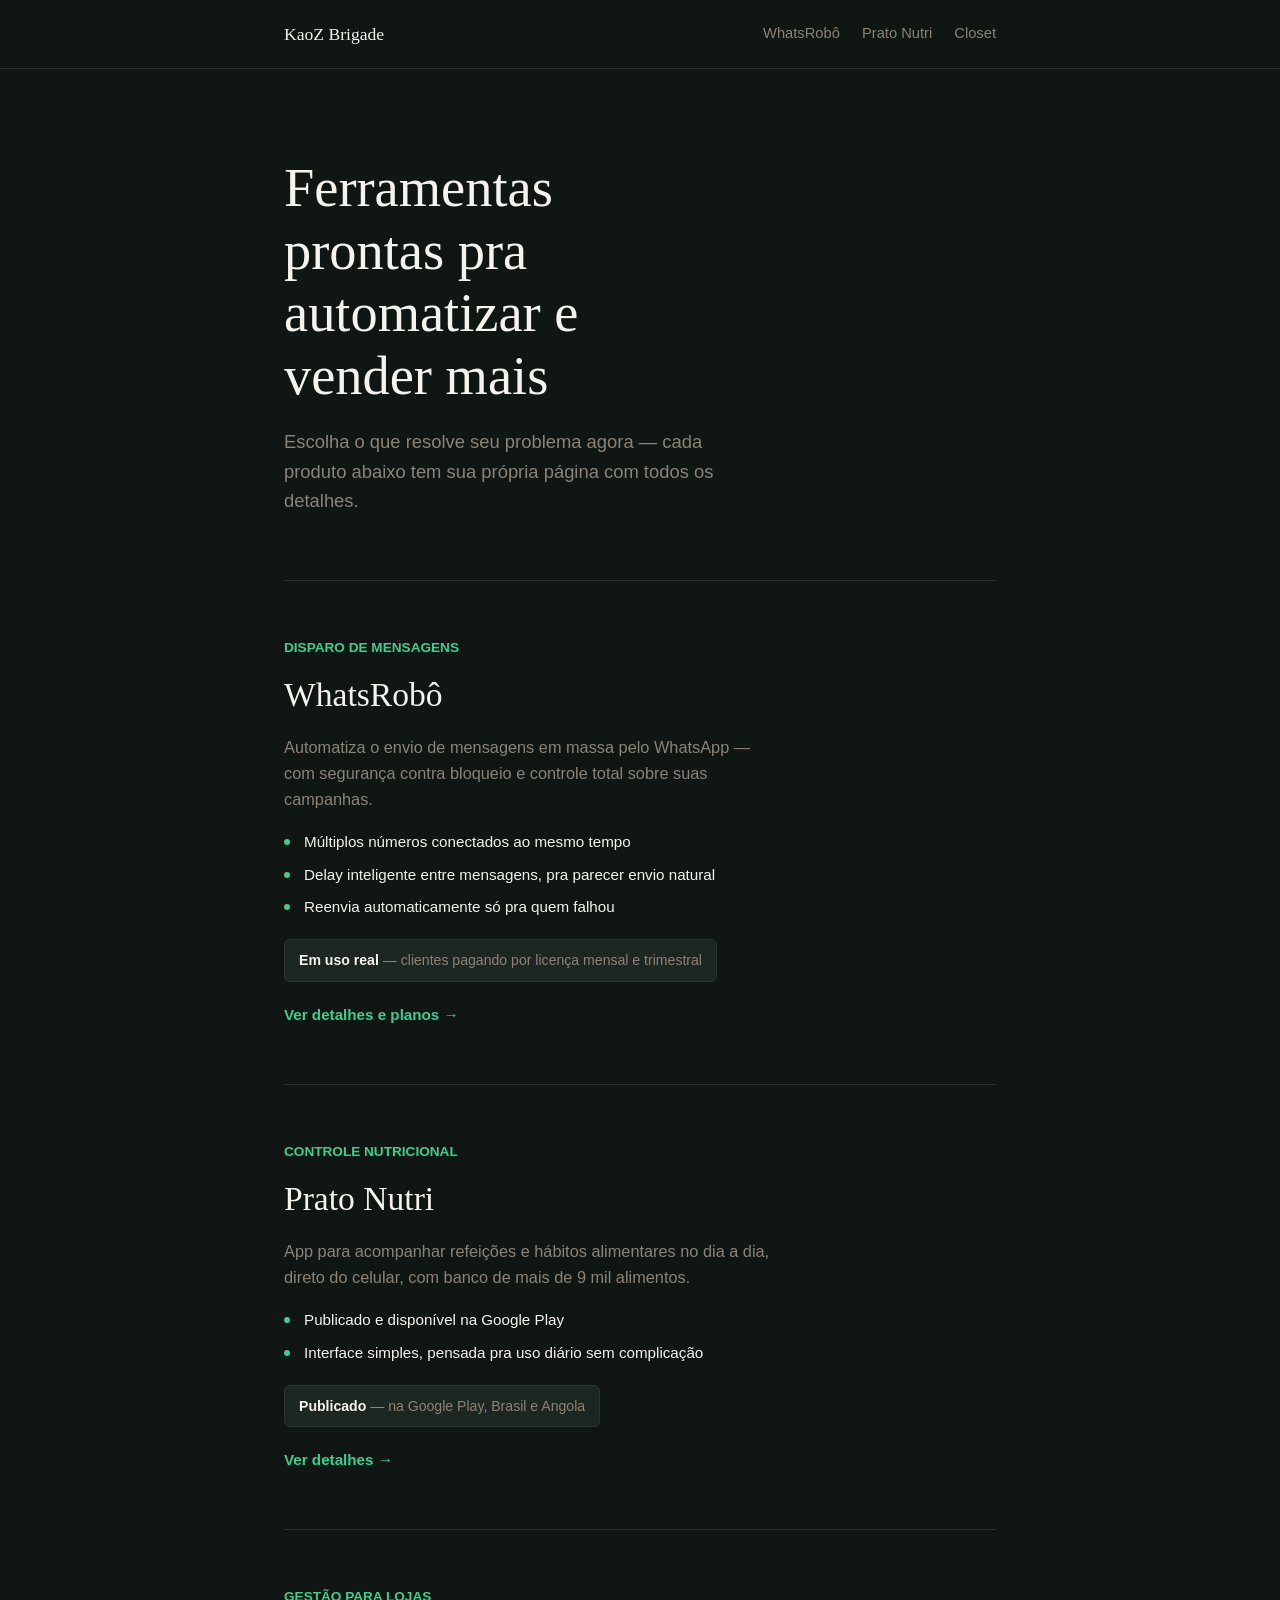
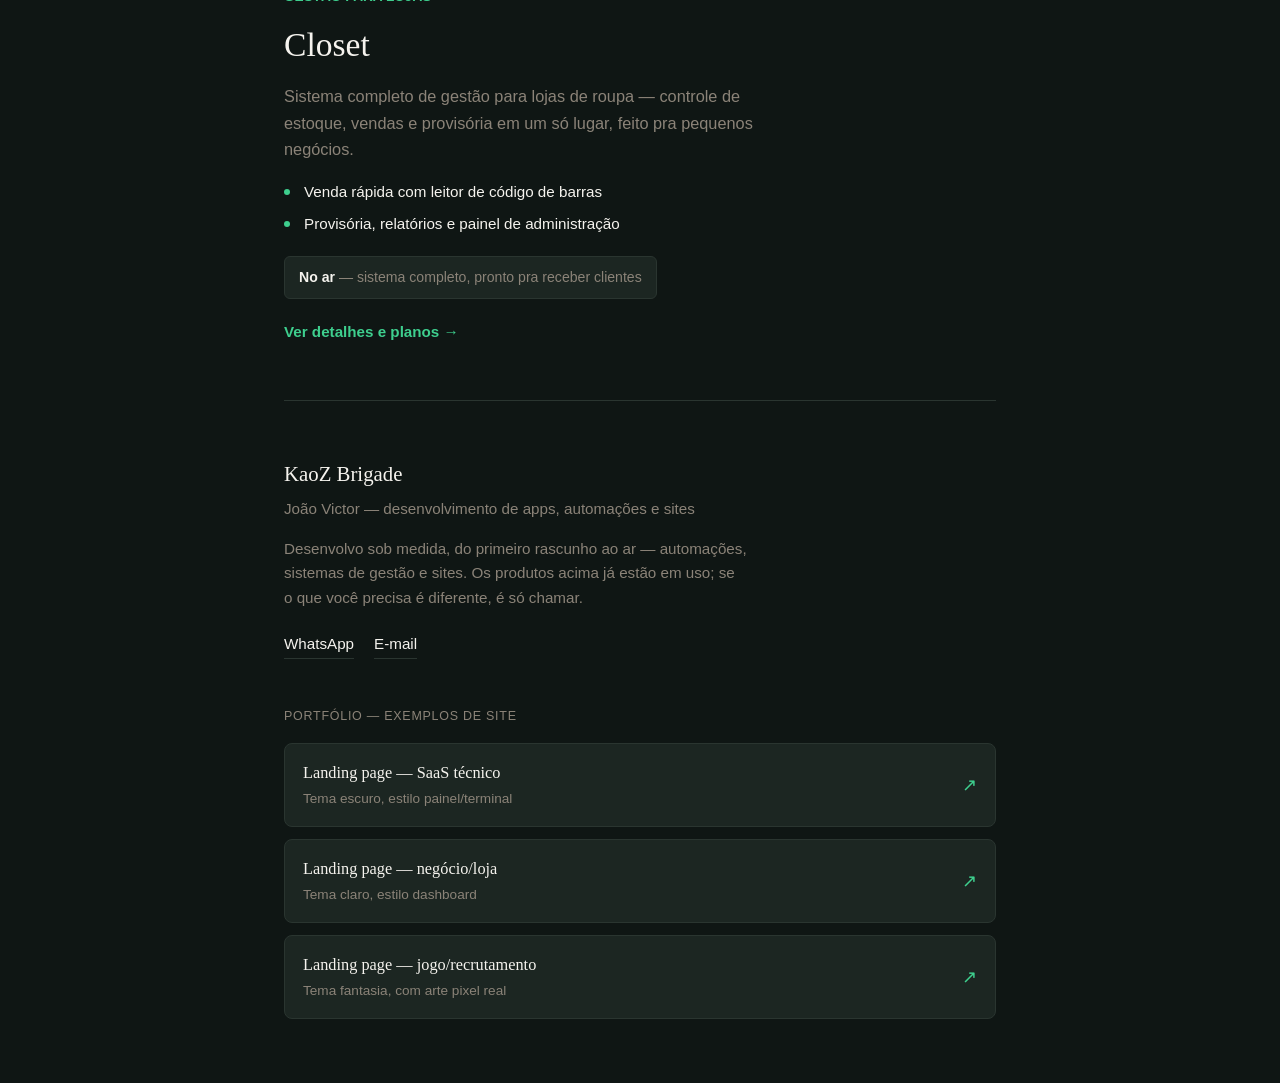
==== index.html @ 85135710 "Reestrutura em site multi-página: hub + página própria por produto + portfólio no rodapé" ====
<!DOCTYPE html>
<html lang="pt-BR">
<head>
<meta charset="UTF-8">
<meta name="viewport" content="width=device-width, initial-scale=1.0">
<title>Ferramentas prontas pra automatizar e vender mais</title>
<meta name="description" content="WhatsRobô, Prato Nutri e Closet — apps e automações da KaoZ Brigade prontos pra resolver seu problema agora.">
<meta name="referrer" content="strict-origin-when-cross-origin">
<meta http-equiv="Content-Security-Policy" content="default-src 'none'; style-src 'self' 'unsafe-inline' https://fonts.googleapis.com; font-src https://fonts.gstatic.com; img-src 'self' data:; base-uri 'none'; form-action 'none'; upgrade-insecure-requests">
<meta property="og:type" content="website">
<meta property="og:title" content="Ferramentas prontas pra automatizar e vender mais">
<meta property="og:description" content="WhatsRobô, Prato Nutri e Closet — apps e automações da KaoZ Brigade prontos pra resolver seu problema agora.">
<link rel="icon" href="data:image/svg+xml,%3Csvg xmlns='http://www.w3.org/2000/svg' viewBox='0 0 32 32'%3E%3Crect width='32' height='32' rx='7' fill='%230F1614'/%3E%3Ccircle cx='16' cy='16' r='7' fill='%233ECF8E'/%3E%3C/svg%3E">
<link rel="preconnect" href="https://fonts.googleapis.com">
<link rel="preconnect" href="https://fonts.gstatic.com" crossorigin>
<link href="https://fonts.googleapis.com/css2?family=Fraunces:opsz,wght@9..144,400;9..144,500;9..144,600&family=Public+Sans:wght@400;500;600;700&display=swap" rel="stylesheet">
<style>
  :root {
    --bg: #0F1614;
    --bg-alt: #1C2622;
    --fg: #F5F3EE;
    --fg-muted: #8B8378;
    --accent: #3ECF8E;
    --border: #2A3530;
  }
  * { box-sizing: border-box; margin: 0; padding: 0; }
  body { background: var(--bg); color: var(--fg); font-family: 'Public Sans', sans-serif; line-height: 1.6; -webkit-font-smoothing: antialiased; }
  .wrap { max-width: 760px; margin: 0 auto; padding: 0 24px; }
  a { color: inherit; }

  /* NAV */
  nav.top { border-bottom: 1px solid var(--border); }
  nav.top .wrap { display: flex; align-items: center; justify-content: space-between; padding: 20px 24px; max-width: 760px; }
  .wordmark { font-family: 'Fraunces', serif; font-weight: 500; font-size: 1.1rem; text-decoration: none; }
  .navlinks { display: flex; gap: 22px; font-size: 0.92rem; color: var(--fg-muted); }
  .navlinks a { text-decoration: none; }
  .navlinks a:hover { color: var(--accent); }
  @media (max-width: 560px) { .navlinks { gap: 14px; font-size: 0.85rem; } }

  /* HERO */
  .hero { padding: 88px 0 64px; border-bottom: 1px solid var(--border); }
  .hero h1 { font-family: 'Fraunces', serif; font-weight: 500; font-size: clamp(2.2rem, 5vw, 3.4rem); line-height: 1.15; max-width: 14ch; }
  .hero p { margin-top: 20px; font-size: 1.15rem; color: var(--fg-muted); max-width: 42ch; }

  /* PRODUCT SUMMARY CARDS */
  .product { padding: 56px 0; border-bottom: 1px solid var(--border); }
  .product-tag { font-size: 0.85rem; color: var(--accent); font-weight: 600; margin-bottom: 10px; }
  .product h2 { font-family: 'Fraunces', serif; font-weight: 500; font-size: clamp(1.6rem, 3.5vw, 2.1rem); margin-bottom: 12px; }
  .product p.lede { color: var(--fg-muted); font-size: 1.02rem; max-width: 54ch; margin-bottom: 18px; }
  .features { list-style: none; margin-bottom: 20px; display: grid; gap: 8px; }
  .features li { padding-left: 20px; position: relative; font-size: 0.95rem; }
  .features li::before { content: ""; position: absolute; left: 0; top: 9px; width: 6px; height: 6px; background: var(--accent); border-radius: 50%; }
  .proof { display: inline-block; background: var(--bg-alt); border: 1px solid var(--border); border-radius: 6px; padding: 9px 14px; font-size: 0.88rem; color: var(--fg-muted); margin-bottom: 20px; }
  .proof strong { color: var(--fg); font-weight: 600; }
  .more-link { display: inline-flex; align-items: center; gap: 6px; color: var(--accent); text-decoration: none; font-weight: 600; font-size: 0.95rem; }
  .more-link:hover { gap: 10px; }

  /* FOOTER */
  footer { padding: 56px 0 64px; }
  .bio { max-width: 52ch; }
  footer .name { font-family: 'Fraunces', serif; font-size: 1.3rem; margin-bottom: 6px; }
  footer .role { color: var(--fg-muted); font-size: 0.95rem; margin-bottom: 16px; }
  .bio p { color: var(--fg-muted); font-size: 0.95rem; margin-bottom: 22px; }
  .contact-links { display: flex; gap: 20px; flex-wrap: wrap; margin-bottom: 48px; }
  .contact-links a { text-decoration: none; font-size: 0.95rem; border-bottom: 1px solid var(--border); padding-bottom: 2px; }
  .contact-links a:hover { border-color: var(--accent); color: var(--accent); }

  .portfolio-head { font-size: 0.78rem; letter-spacing: .06em; text-transform: uppercase; color: var(--fg-muted); margin-bottom: 16px; }
  .portfolio-grid { display: grid; gap: 12px; }
  .portfolio-item {
    display: flex; justify-content: space-between; align-items: center; gap: 16px;
    background: var(--bg-alt); border: 1px solid var(--border); border-radius: 8px;
    padding: 16px 18px; text-decoration: none;
  }
  .portfolio-item:hover { border-color: var(--accent); }
  .portfolio-item .t { font-family: 'Fraunces', serif; font-size: 1.02rem; color: var(--fg); }
  .portfolio-item .d { font-size: 0.85rem; color: var(--fg-muted); margin-top: 2px; }
  .portfolio-item .arrow { color: var(--accent); font-size: 1.1rem; flex-shrink: 0; }

  @media (max-width: 600px) {
    .hero { padding: 56px 0 40px; }
    .product { padding: 40px 0; }
    .portfolio-item { flex-direction: column; align-items: flex-start; gap: 6px; }
  }
</style>
</head>
<body>

<nav class="top">
  <div class="wrap">
    <a class="wordmark" href="/">KaoZ Brigade</a>
    <div class="navlinks">
      <a href="/whatsrobo/">WhatsRobô</a>
      <a href="/prato-nutri/">Prato Nutri</a>
      <a href="/closet/">Closet</a>
    </div>
  </div>
</nav>

<div class="wrap">

  <section class="hero">
    <h1>Ferramentas prontas pra automatizar e vender mais</h1>
    <p>Escolha o que resolve seu problema agora — cada produto abaixo tem sua própria página com todos os detalhes.</p>
  </section>

  <section class="product" id="whatsrobo">
    <div class="product-tag">DISPARO DE MENSAGENS</div>
    <h2>WhatsRobô</h2>
    <p class="lede">Automatiza o envio de mensagens em massa pelo WhatsApp — com segurança contra bloqueio e controle total sobre suas campanhas.</p>
    <ul class="features">
      <li>Múltiplos números conectados ao mesmo tempo</li>
      <li>Delay inteligente entre mensagens, pra parecer envio natural</li>
      <li>Reenvia automaticamente só pra quem falhou</li>
    </ul>
    <div class="proof"><strong>Em uso real</strong> — clientes pagando por licença mensal e trimestral</div>
    <br>
    <a href="/whatsrobo/" class="more-link">Ver detalhes e planos →</a>
  </section>

  <section class="product" id="prato-nutri">
    <div class="product-tag">CONTROLE NUTRICIONAL</div>
    <h2>Prato Nutri</h2>
    <p class="lede">App para acompanhar refeições e hábitos alimentares no dia a dia, direto do celular, com banco de mais de 9 mil alimentos.</p>
    <ul class="features">
      <li>Publicado e disponível na Google Play</li>
      <li>Interface simples, pensada pra uso diário sem complicação</li>
    </ul>
    <div class="proof"><strong>Publicado</strong> — na Google Play, Brasil e Angola</div>
    <br>
    <a href="/prato-nutri/" class="more-link">Ver detalhes →</a>
  </section>

  <section class="product" id="closet">
    <div class="product-tag">GESTÃO PARA LOJAS</div>
    <h2>Closet</h2>
    <p class="lede">Sistema completo de gestão para lojas de roupa — controle de estoque, vendas e provisória em um só lugar, feito pra pequenos negócios.</p>
    <ul class="features">
      <li>Venda rápida com leitor de código de barras</li>
      <li>Provisória, relatórios e painel de administração</li>
    </ul>
    <div class="proof"><strong>No ar</strong> — sistema completo, pronto pra receber clientes</div>
    <br>
    <a href="/closet/" class="more-link">Ver detalhes e planos →</a>
  </section>

  <footer id="contato">
    <div class="bio">
      <div class="name">KaoZ Brigade</div>
      <div class="role">João Victor — desenvolvimento de apps, automações e sites</div>
      <p>Desenvolvo sob medida, do primeiro rascunho ao ar — automações, sistemas de gestão e sites. Os produtos acima já estão em uso; se o que você precisa é diferente, é só chamar.</p>
    </div>
    <div class="contact-links">
      <a href="https://wa.me/5562992322393" target="_blank" rel="noopener noreferrer">WhatsApp</a>
      <a href="mailto:jvmartins71@gmail.com">E-mail</a>
    </div>

    <div class="portfolio-head">Portfólio — exemplos de site</div>
    <div class="portfolio-grid">
      <a class="portfolio-item" href="https://thekaoz.github.io/whatsrobo-landing/" target="_blank" rel="noopener noreferrer">
        <div><div class="t">Landing page — SaaS técnico</div><div class="d">Tema escuro, estilo painel/terminal</div></div>
        <span class="arrow">↗</span>
      </a>
      <a class="portfolio-item" href="https://thekaoz.github.io/closet-landing/" target="_blank" rel="noopener noreferrer">
        <div><div class="t">Landing page — negócio/loja</div><div class="d">Tema claro, estilo dashboard</div></div>
        <span class="arrow">↗</span>
      </a>
      <a class="portfolio-item" href="https://thekaoz.github.io/potion-brewery-landing/" target="_blank" rel="noopener noreferrer">
        <div><div class="t">Landing page — jogo/recrutamento</div><div class="d">Tema fantasia, com arte pixel real</div></div>
        <span class="arrow">↗</span>
      </a>
    </div>
  </footer>

</div>

</body>
</html>
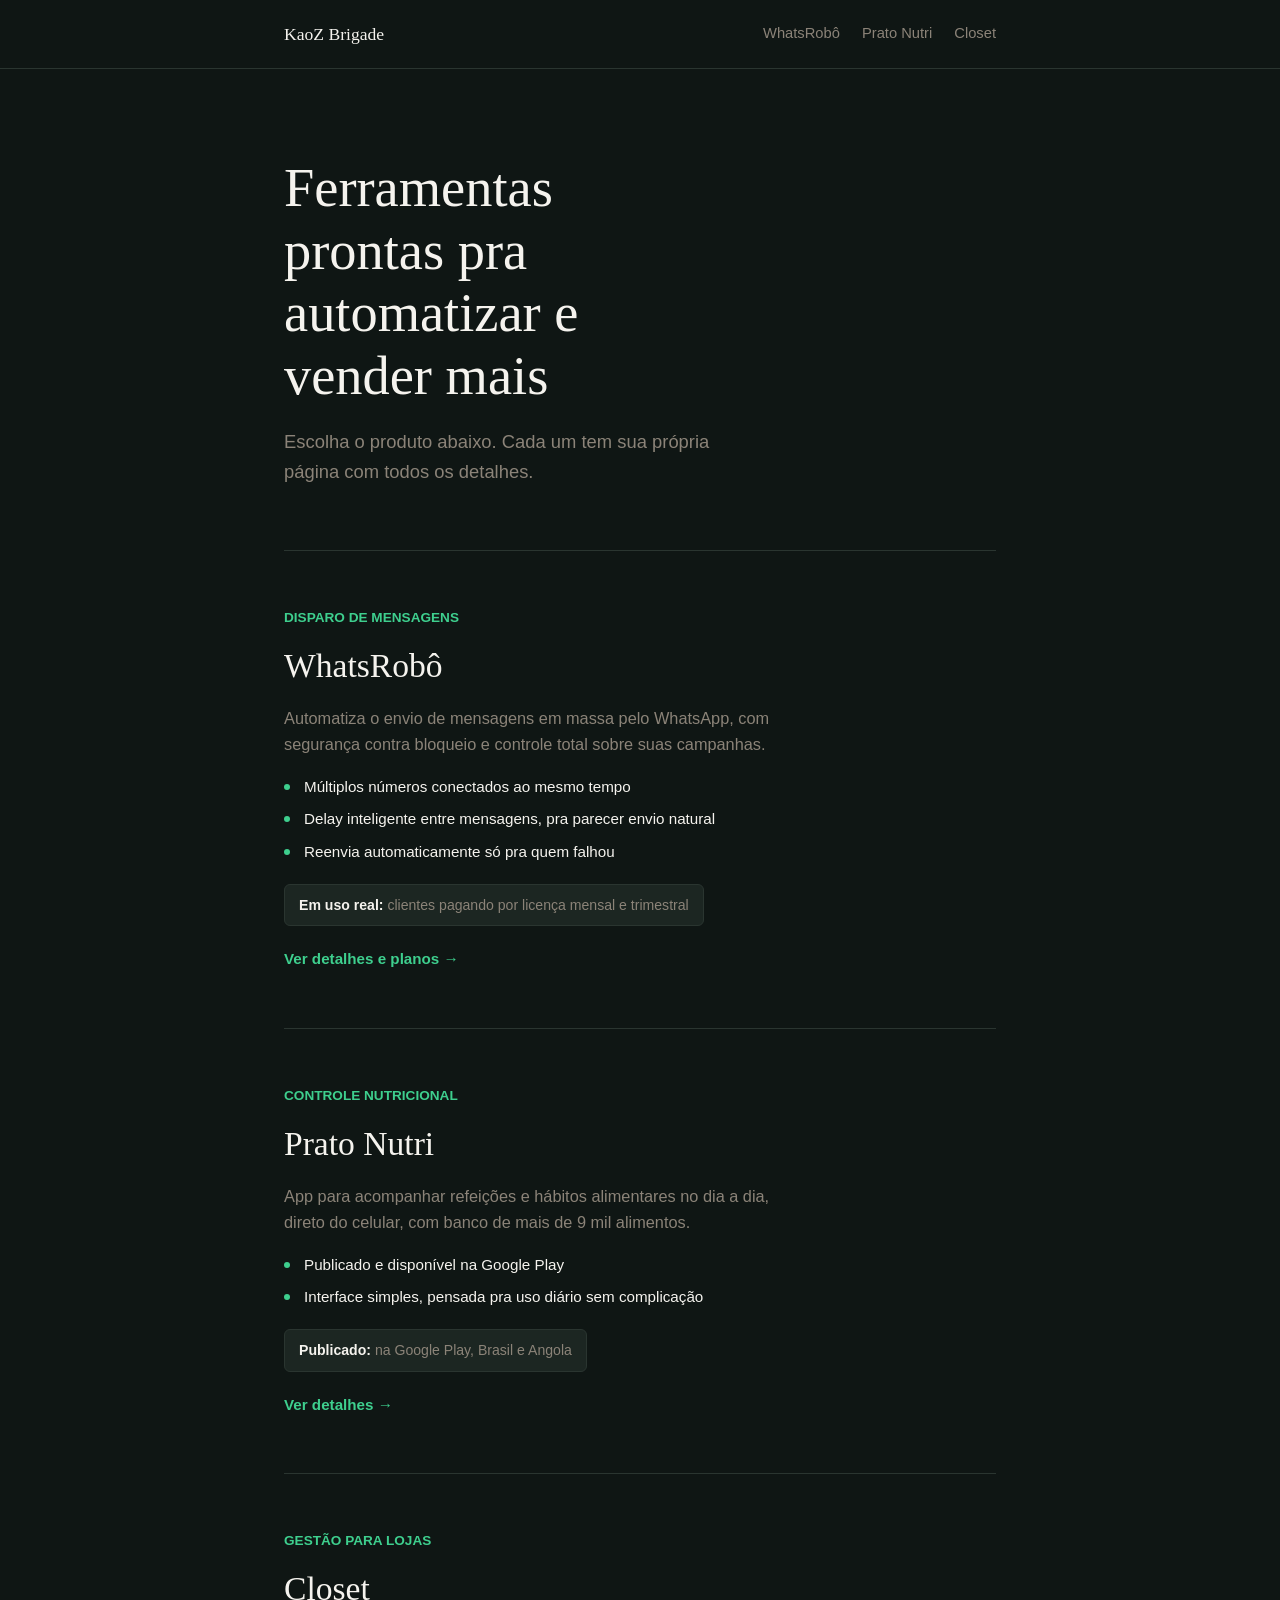
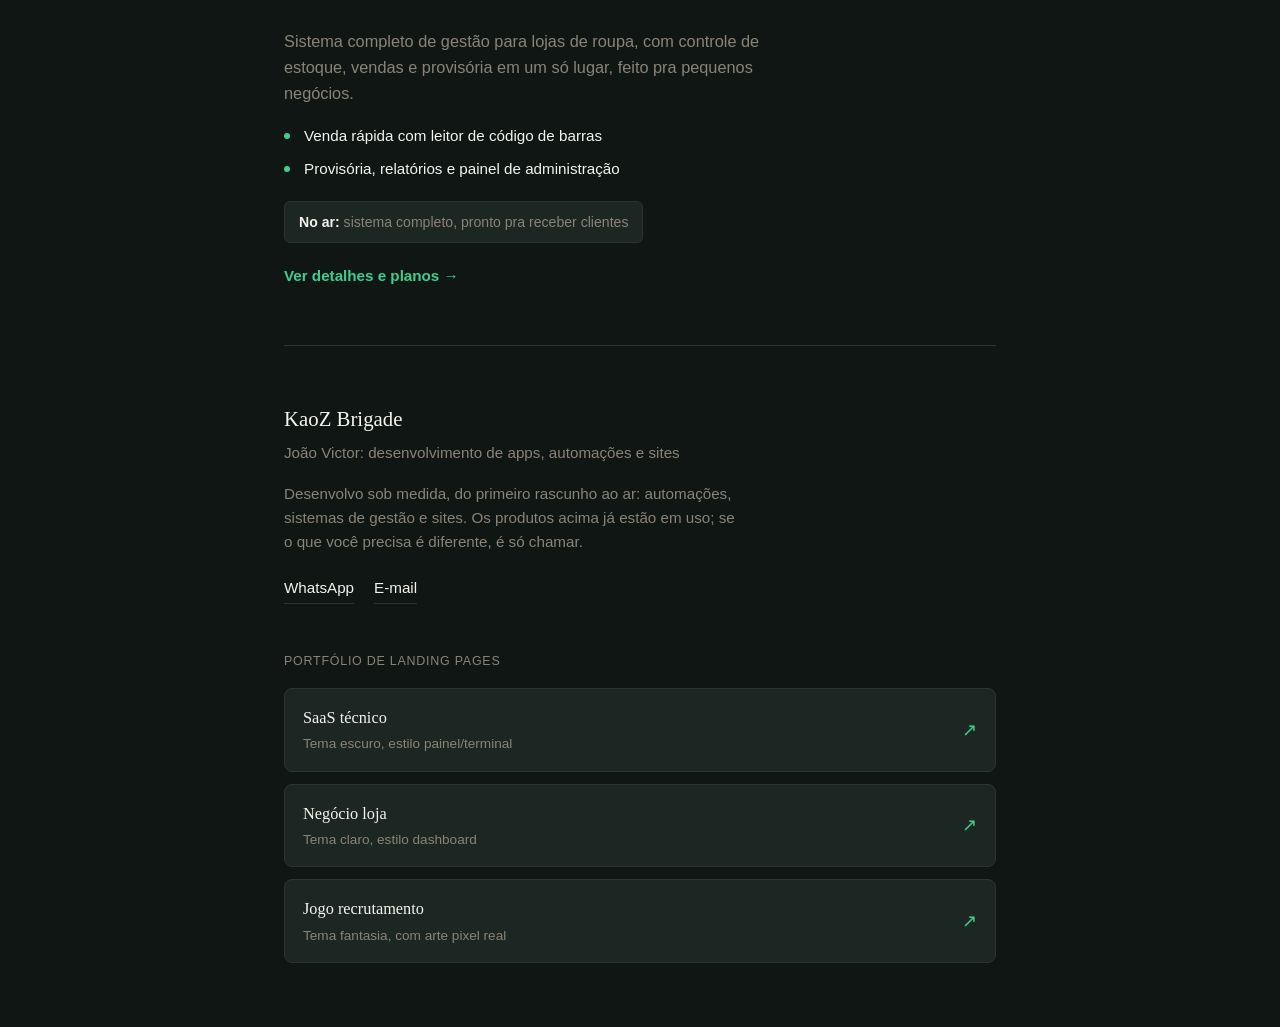
==== commit a900e8de: "Remove travessao informal do texto, ajusta titulos do portfolio e frase de abertura genérica" ====
--- a/index.html
+++ b/index.html
@@ -4,12 +4,12 @@
 <meta charset="UTF-8">
 <meta name="viewport" content="width=device-width, initial-scale=1.0">
 <title>Ferramentas prontas pra automatizar e vender mais</title>
-<meta name="description" content="WhatsRobô, Prato Nutri e Closet — apps e automações da KaoZ Brigade prontos pra resolver seu problema agora.">
+<meta name="description" content="WhatsRobô, Prato Nutri e Closet: automações e sistemas da KaoZ Brigade, já em uso por clientes reais.">
 <meta name="referrer" content="strict-origin-when-cross-origin">
 <meta http-equiv="Content-Security-Policy" content="default-src 'none'; style-src 'self' 'unsafe-inline' https://fonts.googleapis.com; font-src https://fonts.gstatic.com; img-src 'self' data:; base-uri 'none'; form-action 'none'; upgrade-insecure-requests">
 <meta property="og:type" content="website">
 <meta property="og:title" content="Ferramentas prontas pra automatizar e vender mais">
-<meta property="og:description" content="WhatsRobô, Prato Nutri e Closet — apps e automações da KaoZ Brigade prontos pra resolver seu problema agora.">
+<meta property="og:description" content="WhatsRobô, Prato Nutri e Closet: automações e sistemas da KaoZ Brigade, já em uso por clientes reais.">
 <link rel="icon" href="data:image/svg+xml,%3Csvg xmlns='http://www.w3.org/2000/svg' viewBox='0 0 32 32'%3E%3Crect width='32' height='32' rx='7' fill='%230F1614'/%3E%3Ccircle cx='16' cy='16' r='7' fill='%233ECF8E'/%3E%3C/svg%3E">
 <link rel="preconnect" href="https://fonts.googleapis.com">
 <link rel="preconnect" href="https://fonts.gstatic.com" crossorigin>
@@ -101,19 +101,19 @@
 
   <section class="hero">
     <h1>Ferramentas prontas pra automatizar e vender mais</h1>
-    <p>Escolha o que resolve seu problema agora — cada produto abaixo tem sua própria página com todos os detalhes.</p>
+    <p>Escolha o produto abaixo. Cada um tem sua própria página com todos os detalhes.</p>
   </section>
 
   <section class="product" id="whatsrobo">
     <div class="product-tag">DISPARO DE MENSAGENS</div>
     <h2>WhatsRobô</h2>
-    <p class="lede">Automatiza o envio de mensagens em massa pelo WhatsApp — com segurança contra bloqueio e controle total sobre suas campanhas.</p>
+    <p class="lede">Automatiza o envio de mensagens em massa pelo WhatsApp, com segurança contra bloqueio e controle total sobre suas campanhas.</p>
     <ul class="features">
       <li>Múltiplos números conectados ao mesmo tempo</li>
       <li>Delay inteligente entre mensagens, pra parecer envio natural</li>
       <li>Reenvia automaticamente só pra quem falhou</li>
     </ul>
-    <div class="proof"><strong>Em uso real</strong> — clientes pagando por licença mensal e trimestral</div>
+    <div class="proof"><strong>Em uso real:</strong> clientes pagando por licença mensal e trimestral</div>
     <br>
     <a href="/whatsrobo/" class="more-link">Ver detalhes e planos →</a>
   </section>
@@ -126,7 +126,7 @@
       <li>Publicado e disponível na Google Play</li>
       <li>Interface simples, pensada pra uso diário sem complicação</li>
     </ul>
-    <div class="proof"><strong>Publicado</strong> — na Google Play, Brasil e Angola</div>
+    <div class="proof"><strong>Publicado:</strong> na Google Play, Brasil e Angola</div>
     <br>
     <a href="/prato-nutri/" class="more-link">Ver detalhes →</a>
   </section>
@@ -134,12 +134,12 @@
   <section class="product" id="closet">
     <div class="product-tag">GESTÃO PARA LOJAS</div>
     <h2>Closet</h2>
-    <p class="lede">Sistema completo de gestão para lojas de roupa — controle de estoque, vendas e provisória em um só lugar, feito pra pequenos negócios.</p>
+    <p class="lede">Sistema completo de gestão para lojas de roupa, com controle de estoque, vendas e provisória em um só lugar, feito pra pequenos negócios.</p>
     <ul class="features">
       <li>Venda rápida com leitor de código de barras</li>
       <li>Provisória, relatórios e painel de administração</li>
     </ul>
-    <div class="proof"><strong>No ar</strong> — sistema completo, pronto pra receber clientes</div>
+    <div class="proof"><strong>No ar:</strong> sistema completo, pronto pra receber clientes</div>
     <br>
     <a href="/closet/" class="more-link">Ver detalhes e planos →</a>
   </section>
@@ -147,26 +147,26 @@
   <footer id="contato">
     <div class="bio">
       <div class="name">KaoZ Brigade</div>
-      <div class="role">João Victor — desenvolvimento de apps, automações e sites</div>
-      <p>Desenvolvo sob medida, do primeiro rascunho ao ar — automações, sistemas de gestão e sites. Os produtos acima já estão em uso; se o que você precisa é diferente, é só chamar.</p>
+      <div class="role">João Victor: desenvolvimento de apps, automações e sites</div>
+      <p>Desenvolvo sob medida, do primeiro rascunho ao ar: automações, sistemas de gestão e sites. Os produtos acima já estão em uso; se o que você precisa é diferente, é só chamar.</p>
     </div>
     <div class="contact-links">
       <a href="https://wa.me/5562992322393" target="_blank" rel="noopener noreferrer">WhatsApp</a>
       <a href="mailto:jvmartins71@gmail.com">E-mail</a>
     </div>
 
-    <div class="portfolio-head">Portfólio — exemplos de site</div>
+    <div class="portfolio-head">Portfólio de landing pages</div>
     <div class="portfolio-grid">
       <a class="portfolio-item" href="https://thekaoz.github.io/whatsrobo-landing/" target="_blank" rel="noopener noreferrer">
-        <div><div class="t">Landing page — SaaS técnico</div><div class="d">Tema escuro, estilo painel/terminal</div></div>
+        <div><div class="t">SaaS técnico</div><div class="d">Tema escuro, estilo painel/terminal</div></div>
         <span class="arrow">↗</span>
       </a>
       <a class="portfolio-item" href="https://thekaoz.github.io/closet-landing/" target="_blank" rel="noopener noreferrer">
-        <div><div class="t">Landing page — negócio/loja</div><div class="d">Tema claro, estilo dashboard</div></div>
+        <div><div class="t">Negócio loja</div><div class="d">Tema claro, estilo dashboard</div></div>
         <span class="arrow">↗</span>
       </a>
       <a class="portfolio-item" href="https://thekaoz.github.io/potion-brewery-landing/" target="_blank" rel="noopener noreferrer">
-        <div><div class="t">Landing page — jogo/recrutamento</div><div class="d">Tema fantasia, com arte pixel real</div></div>
+        <div><div class="t">Jogo recrutamento</div><div class="d">Tema fantasia, com arte pixel real</div></div>
         <span class="arrow">↗</span>
       </a>
     </div>
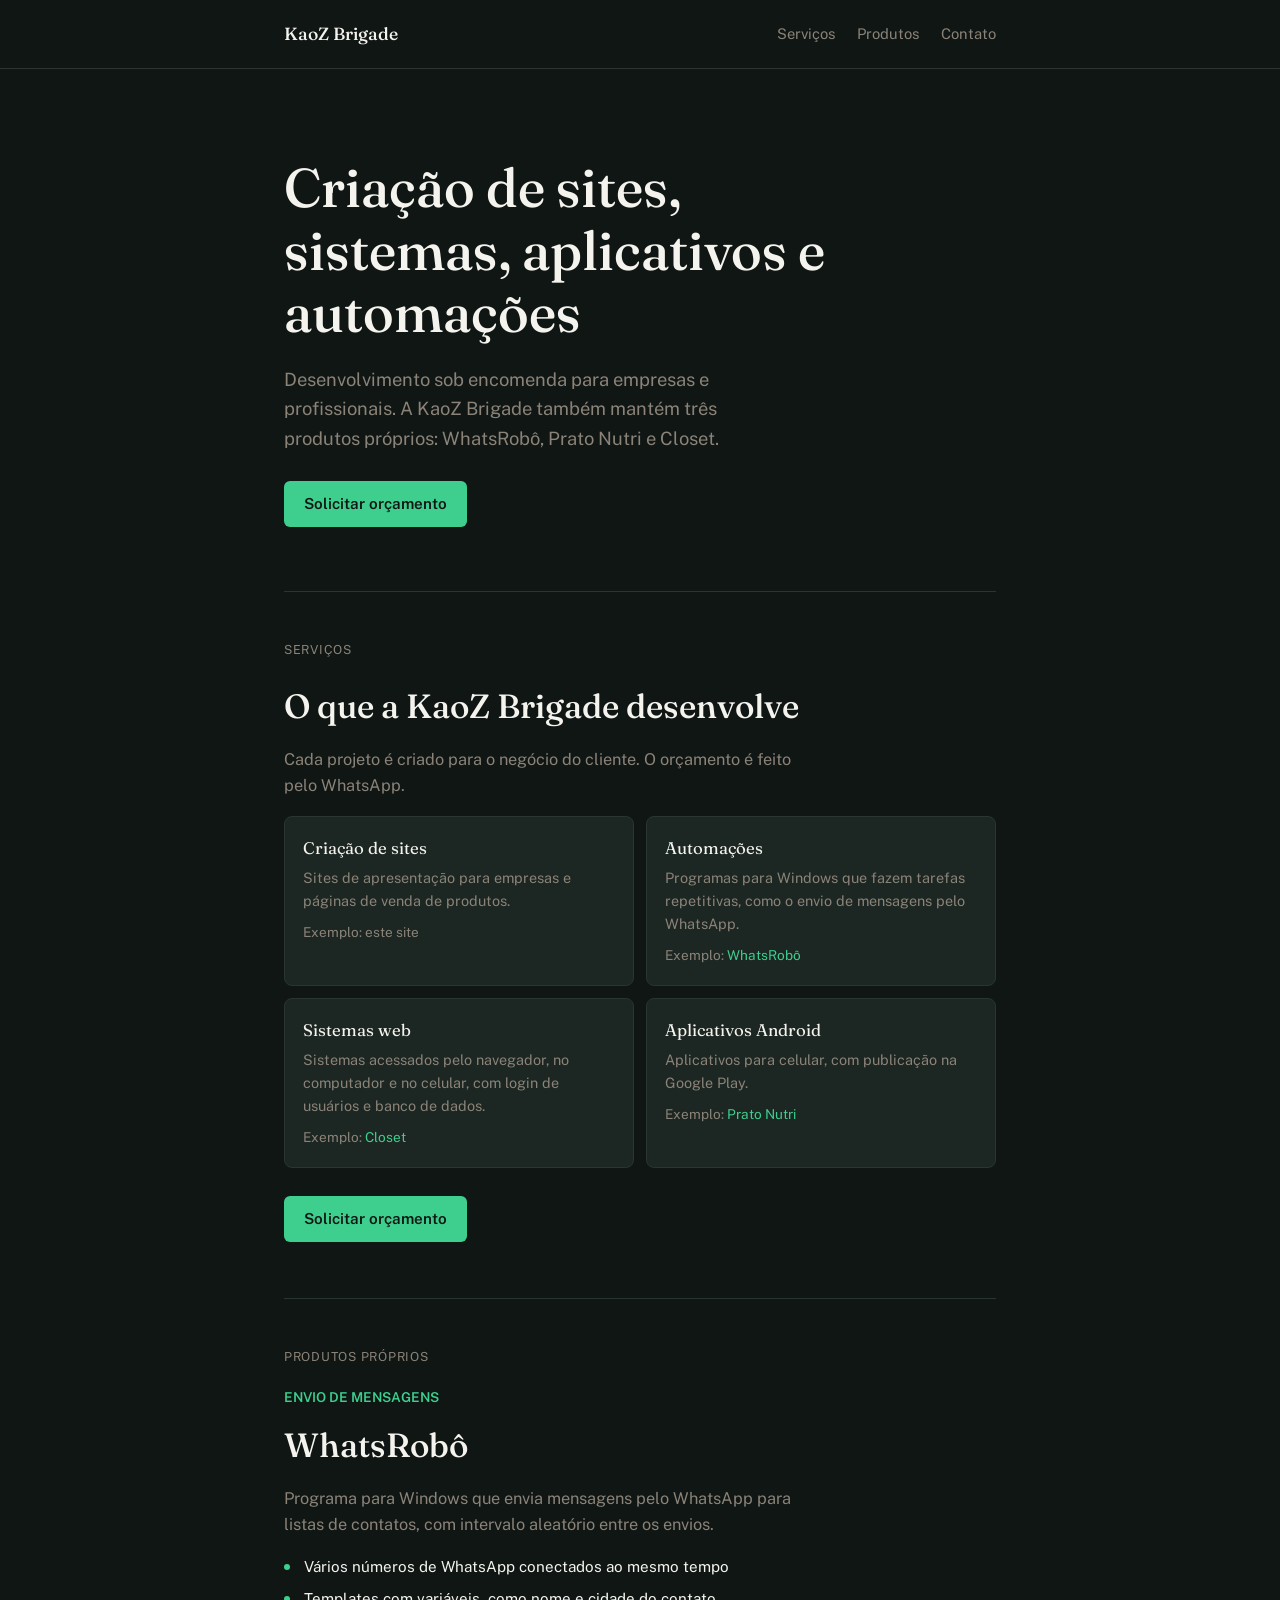
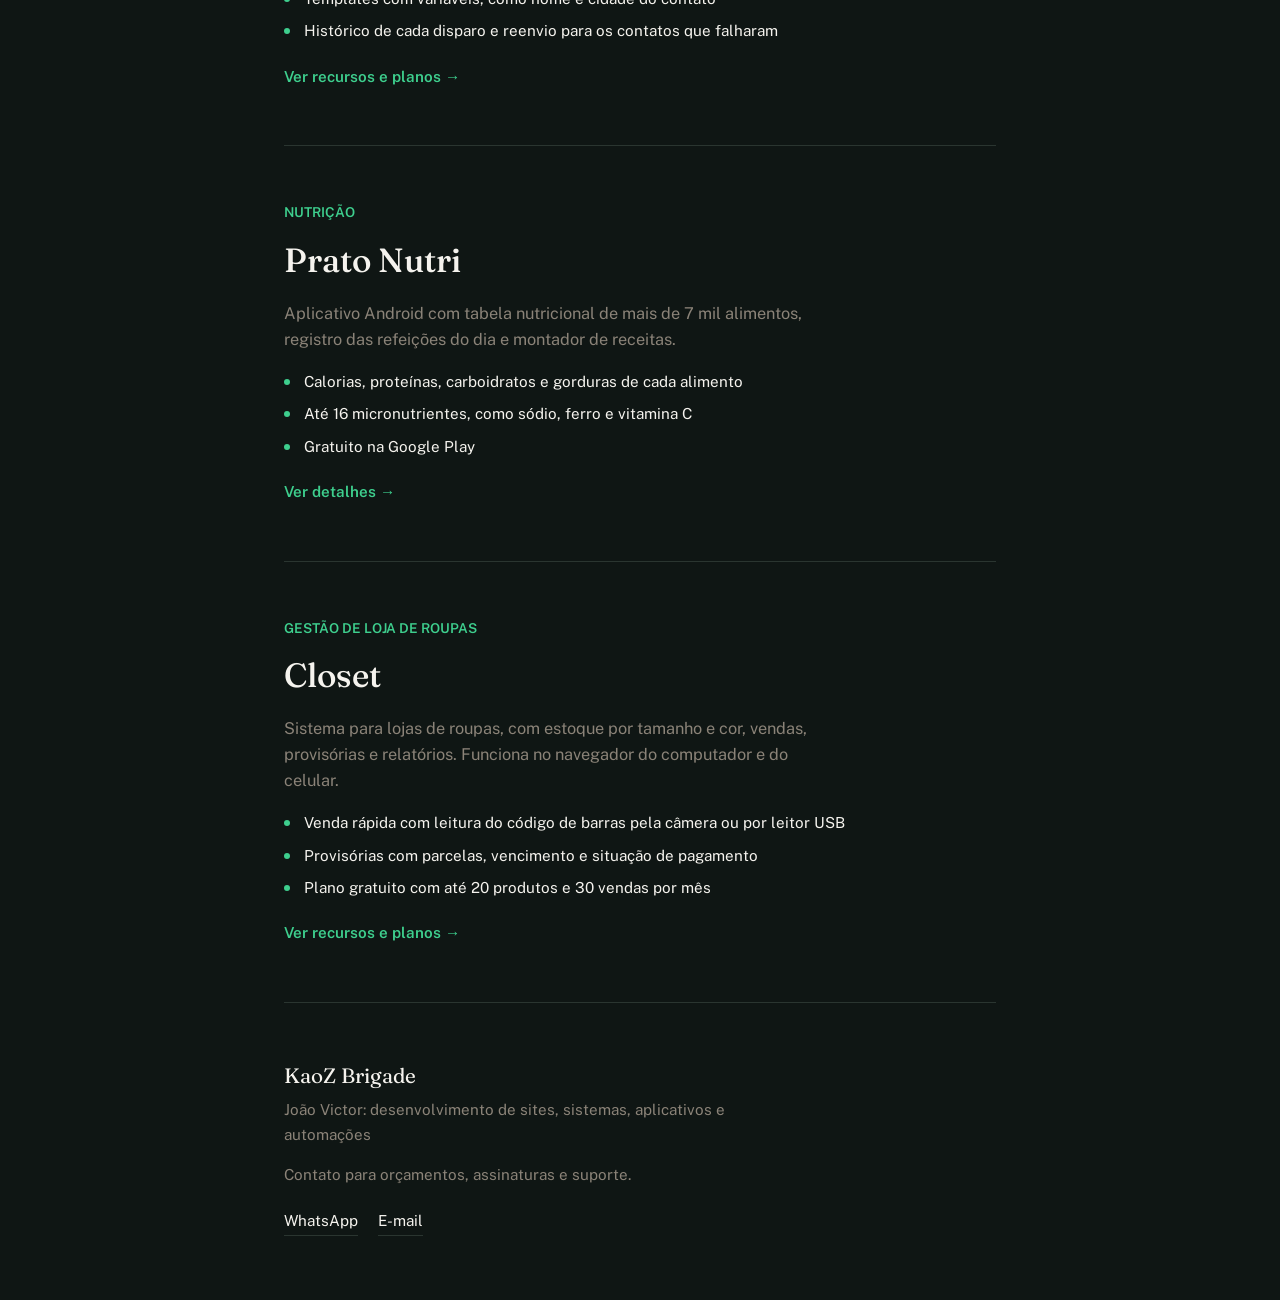
==== commit 2d0fd311: "Site vira vitrine de serviços e produtos, com textos revisados e fontes próprias - Página inicial ab" ====
--- a/index.html
+++ b/index.html
@@ -3,17 +3,15 @@
 <head>
 <meta charset="UTF-8">
 <meta name="viewport" content="width=device-width, initial-scale=1.0">
-<title>Ferramentas prontas pra automatizar e vender mais</title>
-<meta name="description" content="WhatsRobô, Prato Nutri e Closet: automações e sistemas da KaoZ Brigade, já em uso por clientes reais.">
+<title>KaoZ Brigade: criação de sites, sistemas, aplicativos e automações</title>
+<meta name="description" content="Desenvolvimento sob encomenda de sites, sistemas web, aplicativos Android e automações. Produtos próprios: WhatsRobô, Prato Nutri e Closet.">
 <meta name="referrer" content="strict-origin-when-cross-origin">
-<meta http-equiv="Content-Security-Policy" content="default-src 'none'; style-src 'self' 'unsafe-inline' https://fonts.googleapis.com; font-src https://fonts.gstatic.com; img-src 'self' data:; base-uri 'none'; form-action 'none'; upgrade-insecure-requests">
+<meta http-equiv="Content-Security-Policy" content="default-src 'none'; style-src 'self' 'unsafe-inline'; font-src 'self'; img-src 'self' data:; base-uri 'none'; form-action 'none'; upgrade-insecure-requests">
 <meta property="og:type" content="website">
-<meta property="og:title" content="Ferramentas prontas pra automatizar e vender mais">
-<meta property="og:description" content="WhatsRobô, Prato Nutri e Closet: automações e sistemas da KaoZ Brigade, já em uso por clientes reais.">
+<meta property="og:title" content="KaoZ Brigade: criação de sites, sistemas, aplicativos e automações">
+<meta property="og:description" content="Desenvolvimento sob encomenda de sites, sistemas web, aplicativos Android e automações. Produtos próprios: WhatsRobô, Prato Nutri e Closet.">
 <link rel="icon" href="data:image/svg+xml,%3Csvg xmlns='http://www.w3.org/2000/svg' viewBox='0 0 32 32'%3E%3Crect width='32' height='32' rx='7' fill='%230F1614'/%3E%3Ccircle cx='16' cy='16' r='7' fill='%233ECF8E'/%3E%3C/svg%3E">
-<link rel="preconnect" href="https://fonts.googleapis.com">
-<link rel="preconnect" href="https://fonts.gstatic.com" crossorigin>
-<link href="https://fonts.googleapis.com/css2?family=Fraunces:opsz,wght@9..144,400;9..144,500;9..144,600&family=Public+Sans:wght@400;500;600;700&display=swap" rel="stylesheet">
+<link rel="stylesheet" href="/fonts/fonts.css">
 <style>
   :root {
     --bg: #0F1614;
@@ -37,50 +35,52 @@
   .navlinks a:hover { color: var(--accent); }
   @media (max-width: 560px) { .navlinks { gap: 14px; font-size: 0.85rem; } }
 
-  /* HERO */
+  /* HERO: a oferta de serviços vem primeiro */
   .hero { padding: 88px 0 64px; border-bottom: 1px solid var(--border); }
-  .hero h1 { font-family: 'Fraunces', serif; font-weight: 500; font-size: clamp(2.2rem, 5vw, 3.4rem); line-height: 1.15; max-width: 14ch; }
-  .hero p { margin-top: 20px; font-size: 1.15rem; color: var(--fg-muted); max-width: 42ch; }
+  .hero h1 { font-family: 'Fraunces', serif; font-weight: 500; font-size: clamp(2.2rem, 5vw, 3.4rem); line-height: 1.15; max-width: 18ch; }
+  .hero p { margin-top: 20px; font-size: 1.15rem; color: var(--fg-muted); max-width: 46ch; }
+  .hero-cta { margin-top: 28px; }
+  .btn { display: inline-block; background: var(--accent); color: #0F1614; font-weight: 600; font-size: 0.95rem; padding: 11px 20px; border-radius: 6px; text-decoration: none; }
 
-  /* PRODUCT SUMMARY CARDS */
+  /* TÍTULO DE GRUPO (Serviços, Produtos próprios) */
+  .group-head { padding-top: 48px; font-size: 0.78rem; letter-spacing: .06em; text-transform: uppercase; color: var(--fg-muted); }
+  .group-head + .product { padding-top: 20px; }
+
+  /* SERVIÇOS */
+  .services { padding: 20px 0 56px; border-bottom: 1px solid var(--border); }
+  .product h2, .services h2 { font-family: 'Fraunces', serif; font-weight: 500; font-size: clamp(1.6rem, 3.5vw, 2.1rem); margin-bottom: 12px; }
+  .product p.lede, .services p.lede { color: var(--fg-muted); font-size: 1.02rem; max-width: 54ch; margin-bottom: 18px; }
+  .service-grid { display: grid; grid-template-columns: repeat(2, 1fr); gap: 12px; margin: 6px 0 28px; }
+  @media (max-width: 600px) { .service-grid { grid-template-columns: 1fr; } }
+  .service { background: var(--bg-alt); border: 1px solid var(--border); border-radius: 8px; padding: 18px; }
+  .service .t { font-family: 'Fraunces', serif; font-size: 1.05rem; margin-bottom: 4px; }
+  .service .d { font-size: 0.9rem; color: var(--fg-muted); margin-bottom: 10px; }
+  .service .ex { font-size: 0.85rem; color: var(--fg-muted); }
+  .service .ex a { color: var(--accent); text-decoration: none; }
+  .service .ex a:hover { text-decoration: underline; }
+
+  /* RESUMO DE CADA PRODUTO */
   .product { padding: 56px 0; border-bottom: 1px solid var(--border); }
   .product-tag { font-size: 0.85rem; color: var(--accent); font-weight: 600; margin-bottom: 10px; }
-  .product h2 { font-family: 'Fraunces', serif; font-weight: 500; font-size: clamp(1.6rem, 3.5vw, 2.1rem); margin-bottom: 12px; }
-  .product p.lede { color: var(--fg-muted); font-size: 1.02rem; max-width: 54ch; margin-bottom: 18px; }
   .features { list-style: none; margin-bottom: 20px; display: grid; gap: 8px; }
   .features li { padding-left: 20px; position: relative; font-size: 0.95rem; }
   .features li::before { content: ""; position: absolute; left: 0; top: 9px; width: 6px; height: 6px; background: var(--accent); border-radius: 50%; }
-  .proof { display: inline-block; background: var(--bg-alt); border: 1px solid var(--border); border-radius: 6px; padding: 9px 14px; font-size: 0.88rem; color: var(--fg-muted); margin-bottom: 20px; }
-  .proof strong { color: var(--fg); font-weight: 600; }
   .more-link { display: inline-flex; align-items: center; gap: 6px; color: var(--accent); text-decoration: none; font-weight: 600; font-size: 0.95rem; }
   .more-link:hover { gap: 10px; }
 
-  /* FOOTER */
+  /* CONTATO */
   footer { padding: 56px 0 64px; }
   .bio { max-width: 52ch; }
   footer .name { font-family: 'Fraunces', serif; font-size: 1.3rem; margin-bottom: 6px; }
   footer .role { color: var(--fg-muted); font-size: 0.95rem; margin-bottom: 16px; }
   .bio p { color: var(--fg-muted); font-size: 0.95rem; margin-bottom: 22px; }
-  .contact-links { display: flex; gap: 20px; flex-wrap: wrap; margin-bottom: 48px; }
+  .contact-links { display: flex; gap: 20px; flex-wrap: wrap; }
   .contact-links a { text-decoration: none; font-size: 0.95rem; border-bottom: 1px solid var(--border); padding-bottom: 2px; }
   .contact-links a:hover { border-color: var(--accent); color: var(--accent); }
-
-  .portfolio-head { font-size: 0.78rem; letter-spacing: .06em; text-transform: uppercase; color: var(--fg-muted); margin-bottom: 16px; }
-  .portfolio-grid { display: grid; gap: 12px; }
-  .portfolio-item {
-    display: flex; justify-content: space-between; align-items: center; gap: 16px;
-    background: var(--bg-alt); border: 1px solid var(--border); border-radius: 8px;
-    padding: 16px 18px; text-decoration: none;
-  }
-  .portfolio-item:hover { border-color: var(--accent); }
-  .portfolio-item .t { font-family: 'Fraunces', serif; font-size: 1.02rem; color: var(--fg); }
-  .portfolio-item .d { font-size: 0.85rem; color: var(--fg-muted); margin-top: 2px; }
-  .portfolio-item .arrow { color: var(--accent); font-size: 1.1rem; flex-shrink: 0; }
 
   @media (max-width: 600px) {
     .hero { padding: 56px 0 40px; }
     .product { padding: 40px 0; }
-    .portfolio-item { flex-direction: column; align-items: flex-start; gap: 6px; }
   }
 </style>
 </head>
@@ -90,9 +90,9 @@
   <div class="wrap">
     <a class="wordmark" href="/">KaoZ Brigade</a>
     <div class="navlinks">
-      <a href="/whatsrobo/">WhatsRobô</a>
-      <a href="/prato-nutri/">Prato Nutri</a>
-      <a href="/closet/">Closet</a>
+      <a href="#servicos">Serviços</a>
+      <a href="#produtos">Produtos</a>
+      <a href="#contato">Contato</a>
     </div>
   </div>
 </nav>
@@ -100,75 +100,90 @@
 <div class="wrap">
 
   <section class="hero">
-    <h1>Ferramentas prontas pra automatizar e vender mais</h1>
-    <p>Escolha o produto abaixo. Cada um tem sua própria página com todos os detalhes.</p>
+    <h1>Criação de sites, sistemas, aplicativos e automações</h1>
+    <p>Desenvolvimento sob encomenda para empresas e profissionais. A KaoZ Brigade também mantém três produtos próprios: WhatsRobô, Prato Nutri e Closet.</p>
+    <div class="hero-cta">
+      <a class="btn" href="https://wa.me/5562992322393?text=Quero%20um%20or%C3%A7amento%20de%20desenvolvimento" target="_blank" rel="noopener noreferrer">Solicitar orçamento</a>
+    </div>
   </section>
 
+  <div class="group-head" id="servicos">Serviços</div>
+
+  <section class="services">
+    <h2>O que a KaoZ Brigade desenvolve</h2>
+    <p class="lede">Cada projeto é criado para o negócio do cliente. O orçamento é feito pelo WhatsApp.</p>
+    <div class="service-grid">
+      <div class="service">
+        <div class="t">Criação de sites</div>
+        <div class="d">Sites de apresentação para empresas e páginas de venda de produtos.</div>
+        <div class="ex">Exemplo: este site</div>
+      </div>
+      <div class="service">
+        <div class="t">Automações</div>
+        <div class="d">Programas para Windows que fazem tarefas repetitivas, como o envio de mensagens pelo WhatsApp.</div>
+        <div class="ex">Exemplo: <a href="/whatsrobo/">WhatsRobô</a></div>
+      </div>
+      <div class="service">
+        <div class="t">Sistemas web</div>
+        <div class="d">Sistemas acessados pelo navegador, no computador e no celular, com login de usuários e banco de dados.</div>
+        <div class="ex">Exemplo: <a href="/closet/">Closet</a></div>
+      </div>
+      <div class="service">
+        <div class="t">Aplicativos Android</div>
+        <div class="d">Aplicativos para celular, com publicação na Google Play.</div>
+        <div class="ex">Exemplo: <a href="/prato-nutri/">Prato Nutri</a></div>
+      </div>
+    </div>
+    <a class="btn" href="https://wa.me/5562992322393?text=Quero%20um%20or%C3%A7amento%20de%20desenvolvimento" target="_blank" rel="noopener noreferrer">Solicitar orçamento</a>
+  </section>
+
+  <div class="group-head" id="produtos">Produtos próprios</div>
+
   <section class="product" id="whatsrobo">
-    <div class="product-tag">DISPARO DE MENSAGENS</div>
+    <div class="product-tag">ENVIO DE MENSAGENS</div>
     <h2>WhatsRobô</h2>
-    <p class="lede">Automatiza o envio de mensagens em massa pelo WhatsApp, com segurança contra bloqueio e controle total sobre suas campanhas.</p>
+    <p class="lede">Programa para Windows que envia mensagens pelo WhatsApp para listas de contatos, com intervalo aleatório entre os envios.</p>
     <ul class="features">
-      <li>Múltiplos números conectados ao mesmo tempo</li>
-      <li>Delay inteligente entre mensagens, pra parecer envio natural</li>
-      <li>Reenvia automaticamente só pra quem falhou</li>
+      <li>Vários números de WhatsApp conectados ao mesmo tempo</li>
+      <li>Templates com variáveis, como nome e cidade do contato</li>
+      <li>Histórico de cada disparo e reenvio para os contatos que falharam</li>
     </ul>
-    <div class="proof"><strong>Em uso real:</strong> clientes pagando por licença mensal e trimestral</div>
-    <br>
-    <a href="/whatsrobo/" class="more-link">Ver detalhes e planos →</a>
+    <a href="/whatsrobo/" class="more-link">Ver recursos e planos →</a>
   </section>
 
   <section class="product" id="prato-nutri">
-    <div class="product-tag">CONTROLE NUTRICIONAL</div>
+    <div class="product-tag">NUTRIÇÃO</div>
     <h2>Prato Nutri</h2>
-    <p class="lede">App para acompanhar refeições e hábitos alimentares no dia a dia, direto do celular, com banco de mais de 9 mil alimentos.</p>
+    <p class="lede">Aplicativo Android com tabela nutricional de mais de 7 mil alimentos, registro das refeições do dia e montador de receitas.</p>
     <ul class="features">
-      <li>Publicado e disponível na Google Play</li>
-      <li>Interface simples, pensada pra uso diário sem complicação</li>
+      <li>Calorias, proteínas, carboidratos e gorduras de cada alimento</li>
+      <li>Até 16 micronutrientes, como sódio, ferro e vitamina C</li>
+      <li>Gratuito na Google Play</li>
     </ul>
-    <div class="proof"><strong>Publicado:</strong> na Google Play, Brasil e Angola</div>
-    <br>
     <a href="/prato-nutri/" class="more-link">Ver detalhes →</a>
   </section>
 
   <section class="product" id="closet">
-    <div class="product-tag">GESTÃO PARA LOJAS</div>
+    <div class="product-tag">GESTÃO DE LOJA DE ROUPAS</div>
     <h2>Closet</h2>
-    <p class="lede">Sistema completo de gestão para lojas de roupa, com controle de estoque, vendas e provisória em um só lugar, feito pra pequenos negócios.</p>
+    <p class="lede">Sistema para lojas de roupas, com estoque por tamanho e cor, vendas, provisórias e relatórios. Funciona no navegador do computador e do celular.</p>
     <ul class="features">
-      <li>Venda rápida com leitor de código de barras</li>
-      <li>Provisória, relatórios e painel de administração</li>
+      <li>Venda rápida com leitura do código de barras pela câmera ou por leitor USB</li>
+      <li>Provisórias com parcelas, vencimento e situação de pagamento</li>
+      <li>Plano gratuito com até 20 produtos e 30 vendas por mês</li>
     </ul>
-    <div class="proof"><strong>No ar:</strong> sistema completo, pronto pra receber clientes</div>
-    <br>
-    <a href="/closet/" class="more-link">Ver detalhes e planos →</a>
+    <a href="/closet/" class="more-link">Ver recursos e planos →</a>
   </section>
 
   <footer id="contato">
     <div class="bio">
       <div class="name">KaoZ Brigade</div>
-      <div class="role">João Victor: desenvolvimento de apps, automações e sites</div>
-      <p>Desenvolvo sob medida, do primeiro rascunho ao ar: automações, sistemas de gestão e sites. Os produtos acima já estão em uso; se o que você precisa é diferente, é só chamar.</p>
+      <div class="role">João Victor: desenvolvimento de sites, sistemas, aplicativos e automações</div>
+      <p>Contato para orçamentos, assinaturas e suporte.</p>
     </div>
     <div class="contact-links">
       <a href="https://wa.me/5562992322393" target="_blank" rel="noopener noreferrer">WhatsApp</a>
       <a href="mailto:jvmartins71@gmail.com">E-mail</a>
-    </div>
-
-    <div class="portfolio-head">Portfólio de landing pages</div>
-    <div class="portfolio-grid">
-      <a class="portfolio-item" href="https://thekaoz.github.io/whatsrobo-landing/" target="_blank" rel="noopener noreferrer">
-        <div><div class="t">SaaS técnico</div><div class="d">Tema escuro, estilo painel/terminal</div></div>
-        <span class="arrow">↗</span>
-      </a>
-      <a class="portfolio-item" href="https://thekaoz.github.io/closet-landing/" target="_blank" rel="noopener noreferrer">
-        <div><div class="t">Negócio loja</div><div class="d">Tema claro, estilo dashboard</div></div>
-        <span class="arrow">↗</span>
-      </a>
-      <a class="portfolio-item" href="https://thekaoz.github.io/potion-brewery-landing/" target="_blank" rel="noopener noreferrer">
-        <div><div class="t">Jogo recrutamento</div><div class="d">Tema fantasia, com arte pixel real</div></div>
-        <span class="arrow">↗</span>
-      </a>
     </div>
   </footer>
 
--- a/fonts/fonts.css
+++ b/fonts/fonts.css
@@ -0,0 +1,74 @@
+/* Fontes servidas pelo próprio site (antes vinham do Google Fonts).
+   Licença: SIL Open Font License. Só o subconjunto latino, que cobre o português. */
+@font-face {
+  font-family: 'Fraunces';
+  font-style: normal;
+  font-weight: 400;
+  font-display: swap;
+  src: url(fraunces.woff2) format('woff2');
+  unicode-range: U+0000-00FF, U+0131, U+0152-0153, U+02BB-02BC, U+02C6, U+02DA, U+02DC, U+0304, U+0308, U+0329, U+2000-206F, U+20AC, U+2122, U+2191, U+2193, U+2212, U+2215, U+FEFF, U+FFFD;
+}
+@font-face {
+  font-family: 'Fraunces';
+  font-style: normal;
+  font-weight: 500;
+  font-display: swap;
+  src: url(fraunces.woff2) format('woff2');
+  unicode-range: U+0000-00FF, U+0131, U+0152-0153, U+02BB-02BC, U+02C6, U+02DA, U+02DC, U+0304, U+0308, U+0329, U+2000-206F, U+20AC, U+2122, U+2191, U+2193, U+2212, U+2215, U+FEFF, U+FFFD;
+}
+@font-face {
+  font-family: 'Fraunces';
+  font-style: normal;
+  font-weight: 600;
+  font-display: swap;
+  src: url(fraunces.woff2) format('woff2');
+  unicode-range: U+0000-00FF, U+0131, U+0152-0153, U+02BB-02BC, U+02C6, U+02DA, U+02DC, U+0304, U+0308, U+0329, U+2000-206F, U+20AC, U+2122, U+2191, U+2193, U+2212, U+2215, U+FEFF, U+FFFD;
+}
+@font-face {
+  font-family: 'Public Sans';
+  font-style: normal;
+  font-weight: 400;
+  font-display: swap;
+  src: url(public-sans.woff2) format('woff2');
+  unicode-range: U+0000-00FF, U+0131, U+0152-0153, U+02BB-02BC, U+02C6, U+02DA, U+02DC, U+0304, U+0308, U+0329, U+2000-206F, U+20AC, U+2122, U+2191, U+2193, U+2212, U+2215, U+FEFF, U+FFFD;
+}
+@font-face {
+  font-family: 'Public Sans';
+  font-style: normal;
+  font-weight: 500;
+  font-display: swap;
+  src: url(public-sans.woff2) format('woff2');
+  unicode-range: U+0000-00FF, U+0131, U+0152-0153, U+02BB-02BC, U+02C6, U+02DA, U+02DC, U+0304, U+0308, U+0329, U+2000-206F, U+20AC, U+2122, U+2191, U+2193, U+2212, U+2215, U+FEFF, U+FFFD;
+}
+@font-face {
+  font-family: 'Public Sans';
+  font-style: normal;
+  font-weight: 600;
+  font-display: swap;
+  src: url(public-sans.woff2) format('woff2');
+  unicode-range: U+0000-00FF, U+0131, U+0152-0153, U+02BB-02BC, U+02C6, U+02DA, U+02DC, U+0304, U+0308, U+0329, U+2000-206F, U+20AC, U+2122, U+2191, U+2193, U+2212, U+2215, U+FEFF, U+FFFD;
+}
+@font-face {
+  font-family: 'Public Sans';
+  font-style: normal;
+  font-weight: 700;
+  font-display: swap;
+  src: url(public-sans.woff2) format('woff2');
+  unicode-range: U+0000-00FF, U+0131, U+0152-0153, U+02BB-02BC, U+02C6, U+02DA, U+02DC, U+0304, U+0308, U+0329, U+2000-206F, U+20AC, U+2122, U+2191, U+2193, U+2212, U+2215, U+FEFF, U+FFFD;
+}
+@font-face {
+  font-family: 'Space Mono';
+  font-style: normal;
+  font-weight: 400;
+  font-display: swap;
+  src: url(space-mono-400.woff2) format('woff2');
+  unicode-range: U+0000-00FF, U+0131, U+0152-0153, U+02BB-02BC, U+02C6, U+02DA, U+02DC, U+0304, U+0308, U+0329, U+2000-206F, U+20AC, U+2122, U+2191, U+2193, U+2212, U+2215, U+FEFF, U+FFFD;
+}
+@font-face {
+  font-family: 'Space Mono';
+  font-style: normal;
+  font-weight: 700;
+  font-display: swap;
+  src: url(space-mono-700.woff2) format('woff2');
+  unicode-range: U+0000-00FF, U+0131, U+0152-0153, U+02BB-02BC, U+02C6, U+02DA, U+02DC, U+0304, U+0308, U+0329, U+2000-206F, U+20AC, U+2122, U+2191, U+2193, U+2212, U+2215, U+FEFF, U+FFFD;
+}
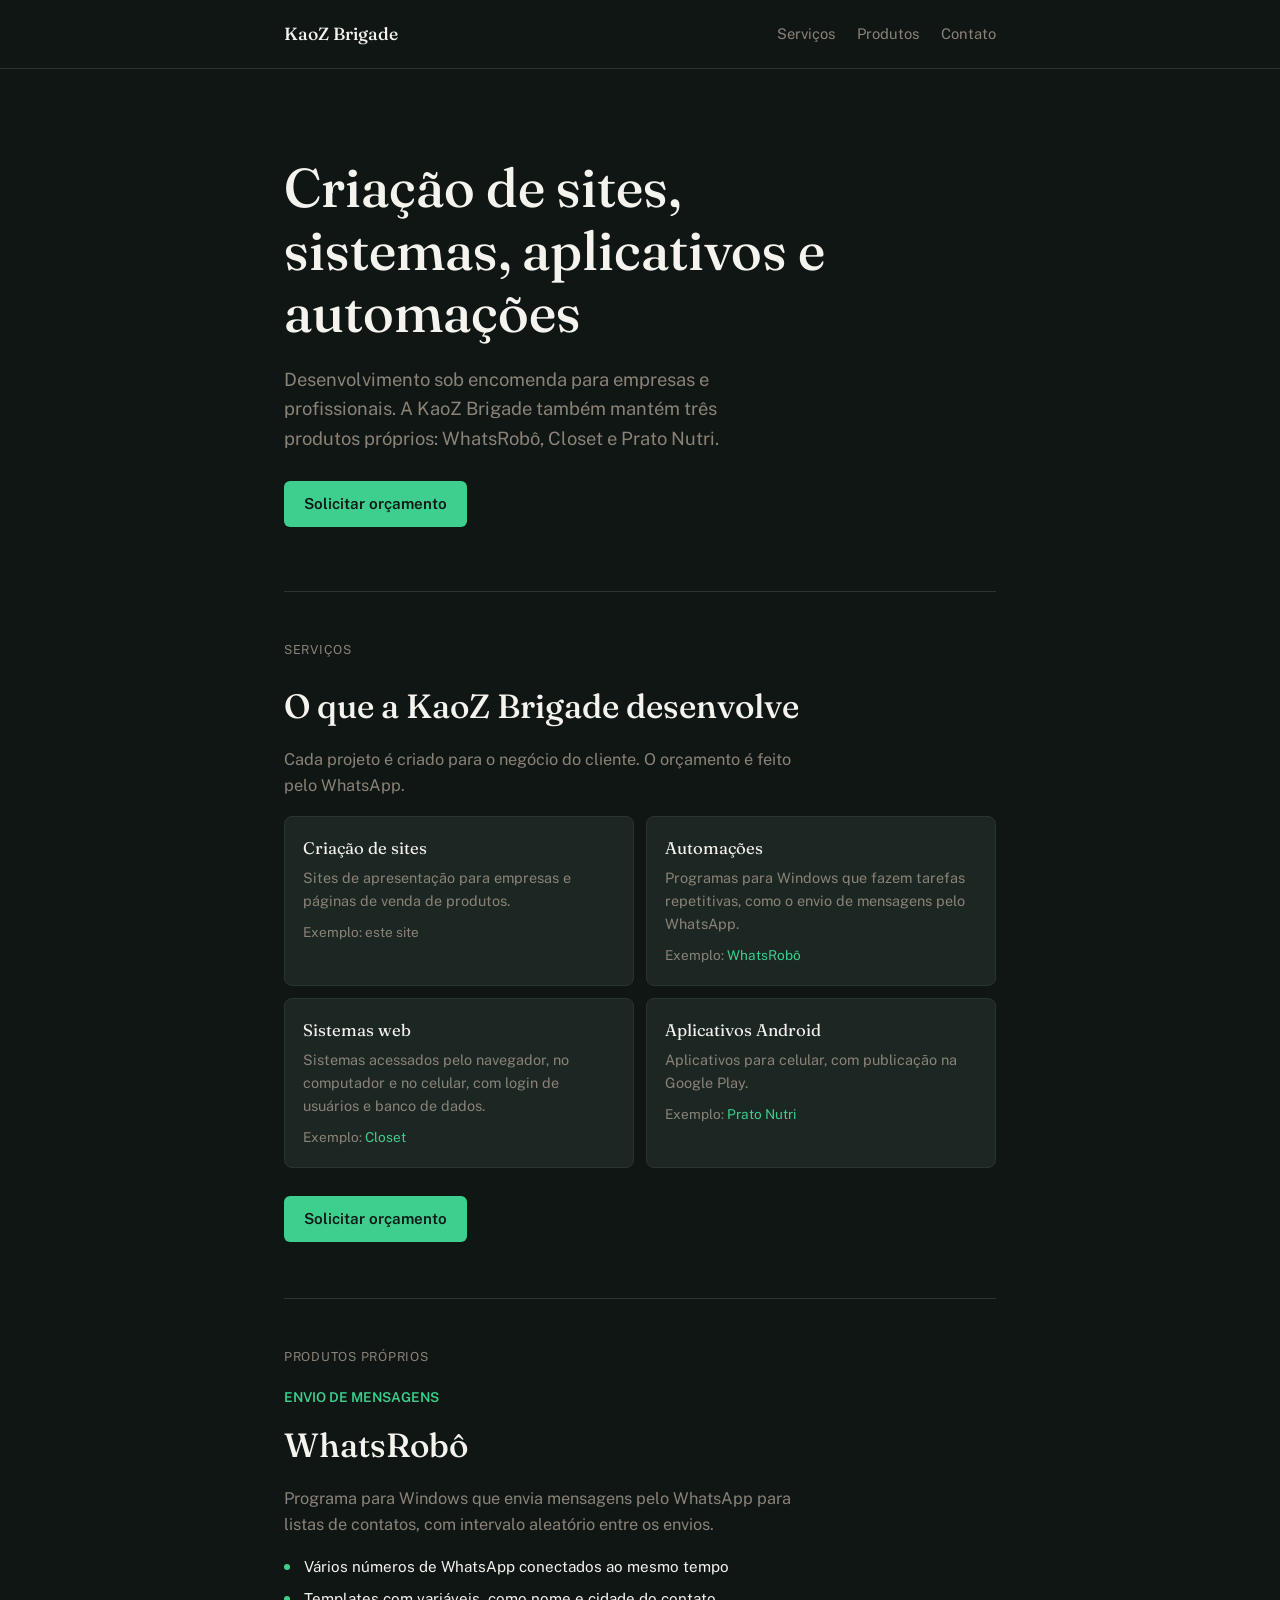
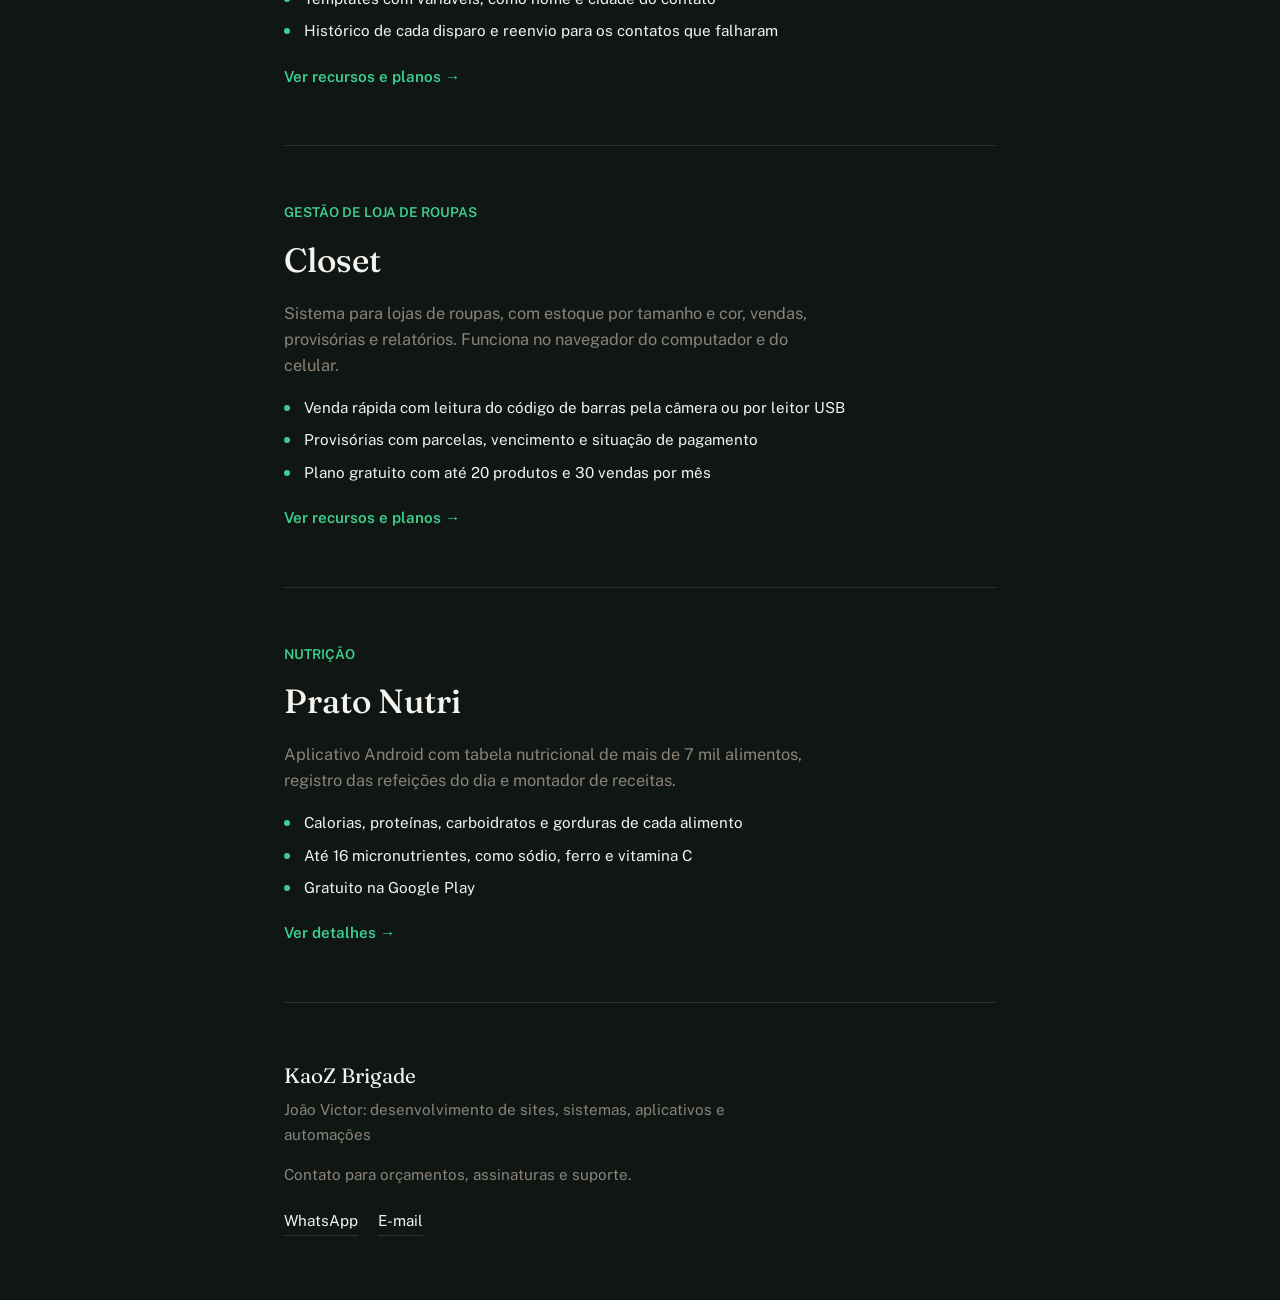
==== commit 04b9f7d4: "Prato Nutri por último na página inicial: produtos à venda primeiro" ====
--- a/index.html
+++ b/index.html
@@ -4,13 +4,14 @@
 <meta charset="UTF-8">
 <meta name="viewport" content="width=device-width, initial-scale=1.0">
 <title>KaoZ Brigade: criação de sites, sistemas, aplicativos e automações</title>
-<meta name="description" content="Desenvolvimento sob encomenda de sites, sistemas web, aplicativos Android e automações. Produtos próprios: WhatsRobô, Prato Nutri e Closet.">
+<meta name="description" content="Desenvolvimento sob encomenda de sites, sistemas web, aplicativos Android e automações. Produtos próprios: WhatsRobô, Closet e Prato Nutri.">
 <meta name="referrer" content="strict-origin-when-cross-origin">
 <meta http-equiv="Content-Security-Policy" content="default-src 'none'; style-src 'self' 'unsafe-inline'; font-src 'self'; img-src 'self' data:; base-uri 'none'; form-action 'none'; upgrade-insecure-requests">
 <meta property="og:type" content="website">
 <meta property="og:title" content="KaoZ Brigade: criação de sites, sistemas, aplicativos e automações">
-<meta property="og:description" content="Desenvolvimento sob encomenda de sites, sistemas web, aplicativos Android e automações. Produtos próprios: WhatsRobô, Prato Nutri e Closet.">
+<meta property="og:description" content="Desenvolvimento sob encomenda de sites, sistemas web, aplicativos Android e automações. Produtos próprios: WhatsRobô, Closet e Prato Nutri.">
 <link rel="icon" href="data:image/svg+xml,%3Csvg xmlns='http://www.w3.org/2000/svg' viewBox='0 0 32 32'%3E%3Crect width='32' height='32' rx='7' fill='%230F1614'/%3E%3Ccircle cx='16' cy='16' r='7' fill='%233ECF8E'/%3E%3C/svg%3E">
+<link rel="canonical" href="https://thekaoz.github.io/">
 <link rel="stylesheet" href="/fonts/fonts.css">
 <style>
   :root {
@@ -101,7 +102,7 @@
 
   <section class="hero">
     <h1>Criação de sites, sistemas, aplicativos e automações</h1>
-    <p>Desenvolvimento sob encomenda para empresas e profissionais. A KaoZ Brigade também mantém três produtos próprios: WhatsRobô, Prato Nutri e Closet.</p>
+    <p>Desenvolvimento sob encomenda para empresas e profissionais. A KaoZ Brigade também mantém três produtos próprios: WhatsRobô, Closet e Prato Nutri.</p>
     <div class="hero-cta">
       <a class="btn" href="https://wa.me/5562992322393?text=Quero%20um%20or%C3%A7amento%20de%20desenvolvimento" target="_blank" rel="noopener noreferrer">Solicitar orçamento</a>
     </div>
@@ -151,6 +152,18 @@
     <a href="/whatsrobo/" class="more-link">Ver recursos e planos →</a>
   </section>
 
+  <section class="product" id="closet">
+    <div class="product-tag">GESTÃO DE LOJA DE ROUPAS</div>
+    <h2>Closet</h2>
+    <p class="lede">Sistema para lojas de roupas, com estoque por tamanho e cor, vendas, provisórias e relatórios. Funciona no navegador do computador e do celular.</p>
+    <ul class="features">
+      <li>Venda rápida com leitura do código de barras pela câmera ou por leitor USB</li>
+      <li>Provisórias com parcelas, vencimento e situação de pagamento</li>
+      <li>Plano gratuito com até 20 produtos e 30 vendas por mês</li>
+    </ul>
+    <a href="/closet/" class="more-link">Ver recursos e planos →</a>
+  </section>
+
   <section class="product" id="prato-nutri">
     <div class="product-tag">NUTRIÇÃO</div>
     <h2>Prato Nutri</h2>
@@ -161,18 +174,6 @@
       <li>Gratuito na Google Play</li>
     </ul>
     <a href="/prato-nutri/" class="more-link">Ver detalhes →</a>
-  </section>
-
-  <section class="product" id="closet">
-    <div class="product-tag">GESTÃO DE LOJA DE ROUPAS</div>
-    <h2>Closet</h2>
-    <p class="lede">Sistema para lojas de roupas, com estoque por tamanho e cor, vendas, provisórias e relatórios. Funciona no navegador do computador e do celular.</p>
-    <ul class="features">
-      <li>Venda rápida com leitura do código de barras pela câmera ou por leitor USB</li>
-      <li>Provisórias com parcelas, vencimento e situação de pagamento</li>
-      <li>Plano gratuito com até 20 produtos e 30 vendas por mês</li>
-    </ul>
-    <a href="/closet/" class="more-link">Ver recursos e planos →</a>
   </section>
 
   <footer id="contato">
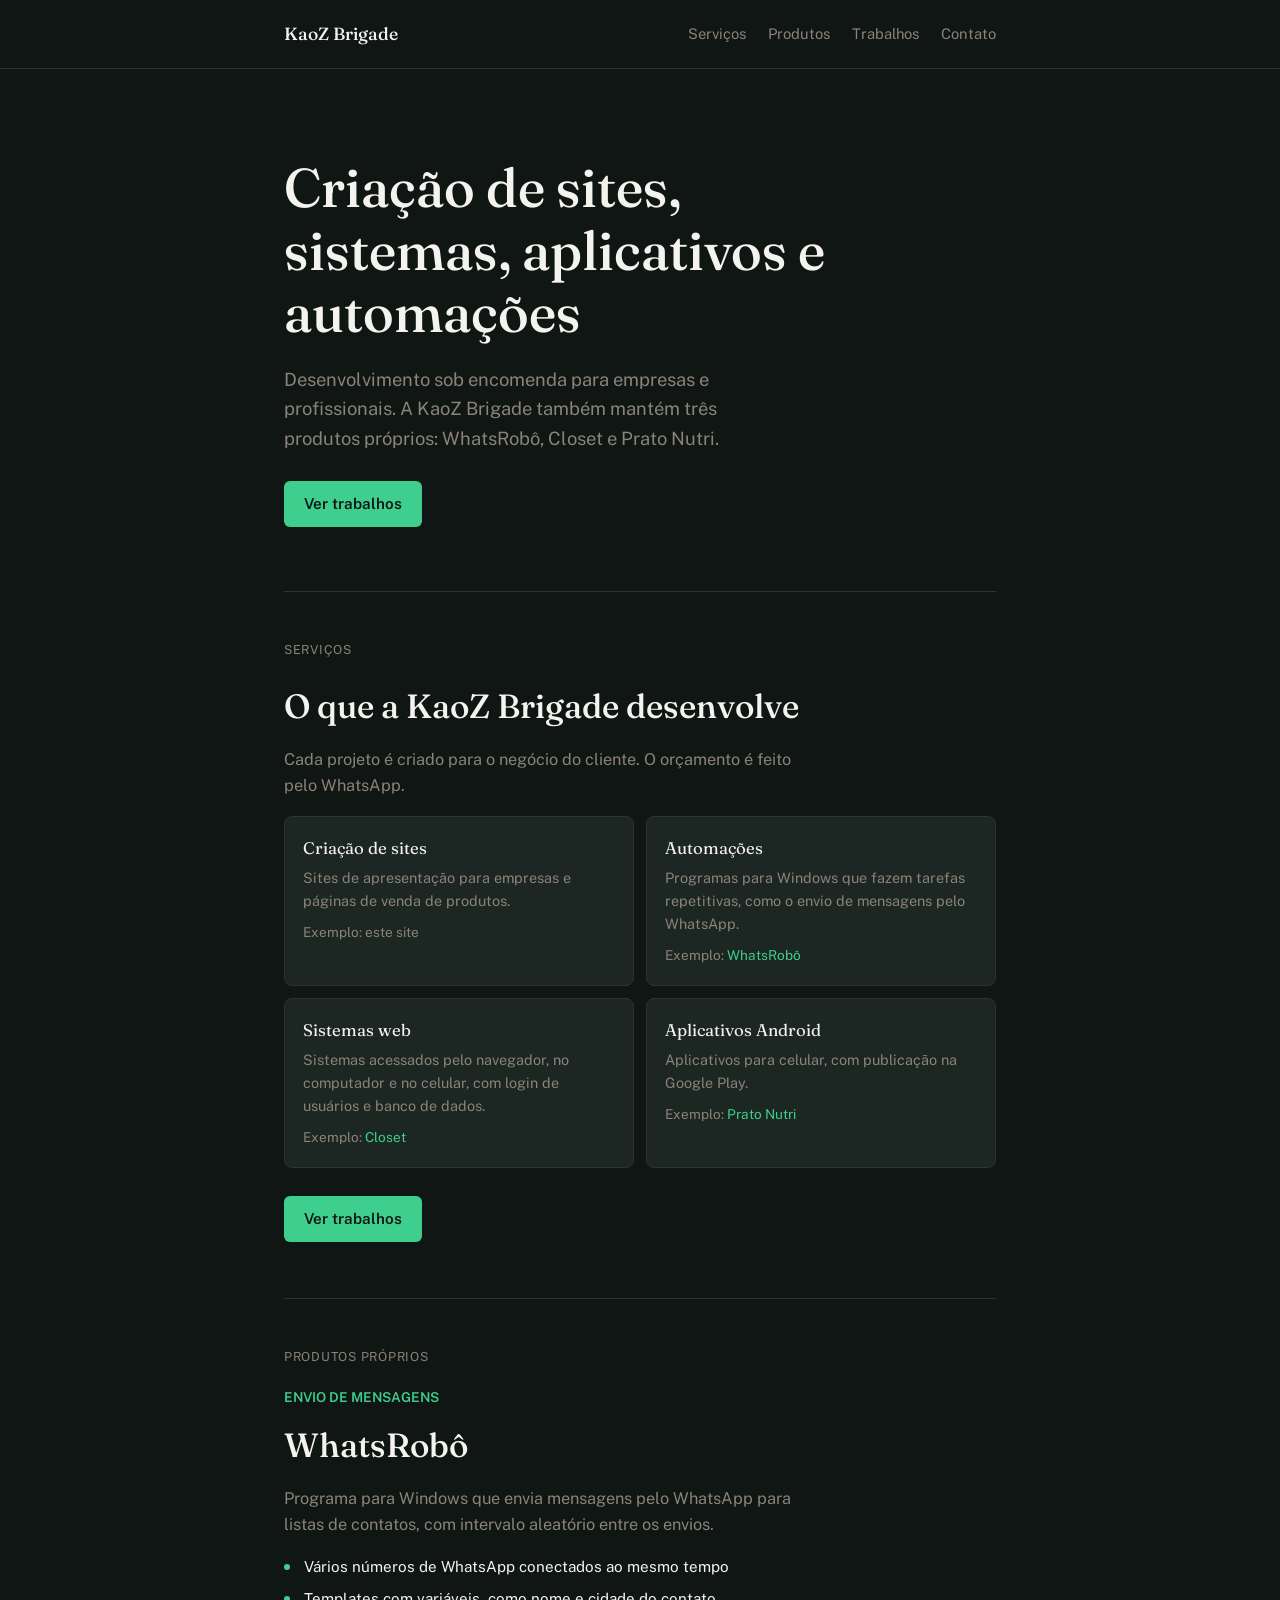
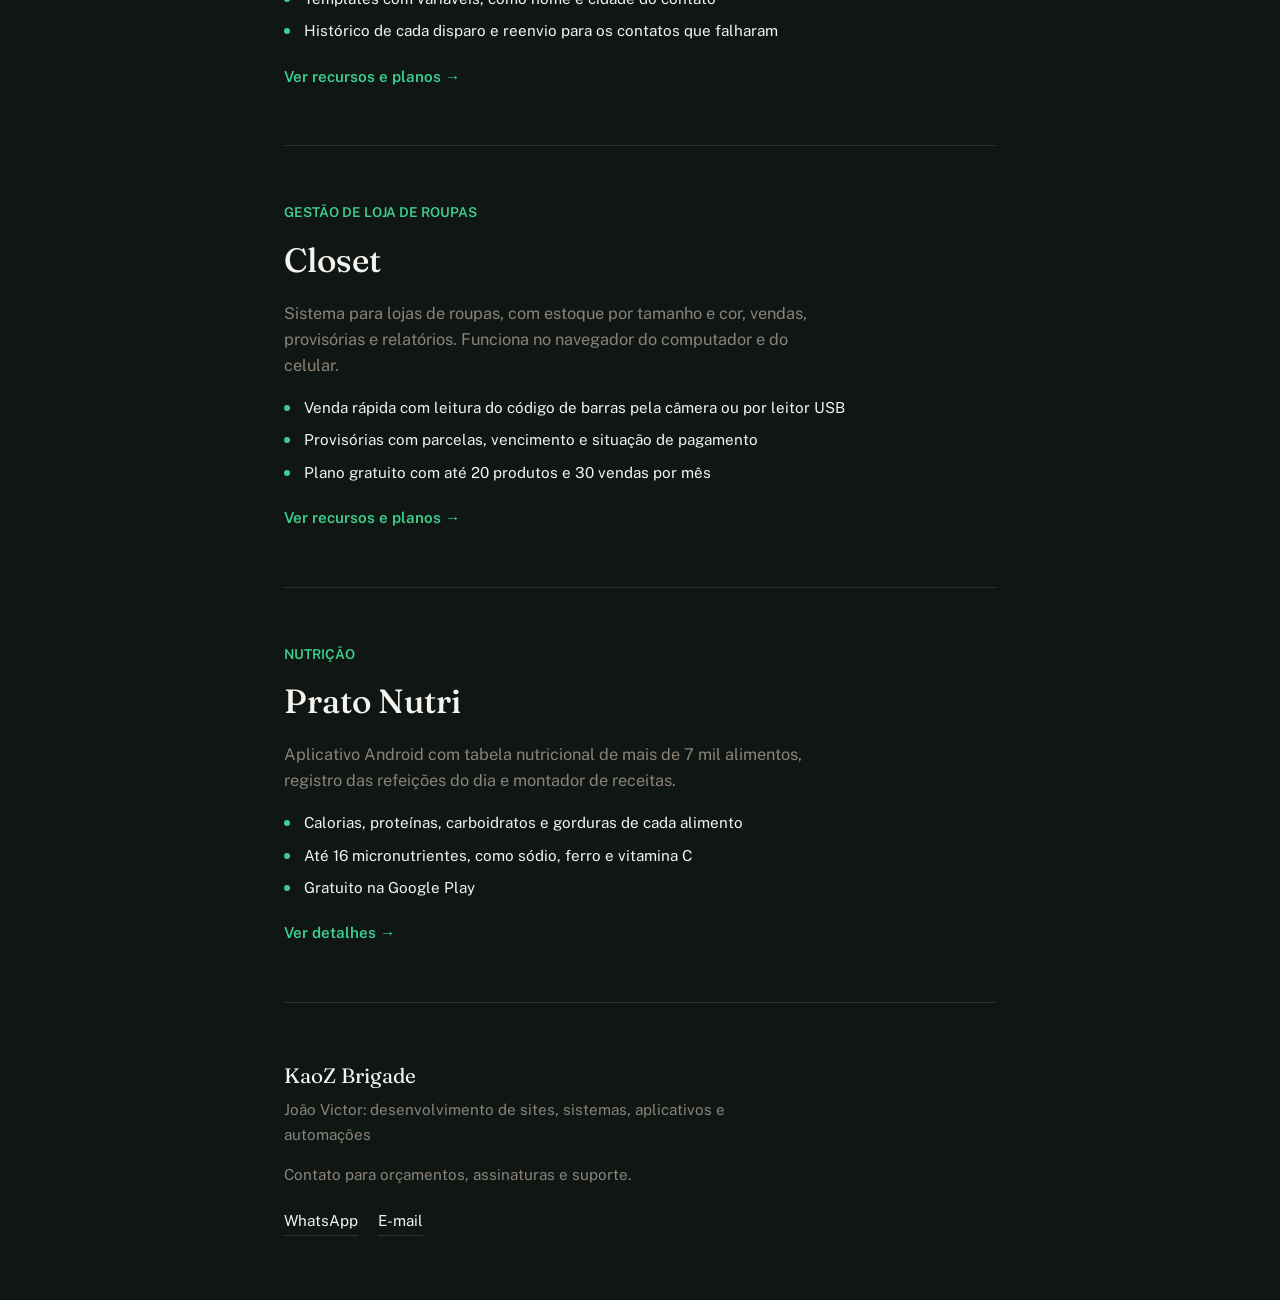
==== commit 43f5c29c: "Página Trabalhos: os serviços levam aos trabalhos antes do orçamento - /trabalhos/ com WhatsRobô, Cl" ====
--- a/index.html
+++ b/index.html
@@ -93,6 +93,7 @@
     <div class="navlinks">
       <a href="#servicos">Serviços</a>
       <a href="#produtos">Produtos</a>
+      <a href="/trabalhos/">Trabalhos</a>
       <a href="#contato">Contato</a>
     </div>
   </div>
@@ -104,7 +105,7 @@
     <h1>Criação de sites, sistemas, aplicativos e automações</h1>
     <p>Desenvolvimento sob encomenda para empresas e profissionais. A KaoZ Brigade também mantém três produtos próprios: WhatsRobô, Closet e Prato Nutri.</p>
     <div class="hero-cta">
-      <a class="btn" href="https://wa.me/5562992322393?text=Quero%20um%20or%C3%A7amento%20de%20desenvolvimento" target="_blank" rel="noopener noreferrer">Solicitar orçamento</a>
+      <a class="btn" href="/trabalhos/">Ver trabalhos</a>
     </div>
   </section>
 
@@ -135,7 +136,7 @@
         <div class="ex">Exemplo: <a href="/prato-nutri/">Prato Nutri</a></div>
       </div>
     </div>
-    <a class="btn" href="https://wa.me/5562992322393?text=Quero%20um%20or%C3%A7amento%20de%20desenvolvimento" target="_blank" rel="noopener noreferrer">Solicitar orçamento</a>
+    <a class="btn" href="/trabalhos/">Ver trabalhos</a>
   </section>
 
   <div class="group-head" id="produtos">Produtos próprios</div>
